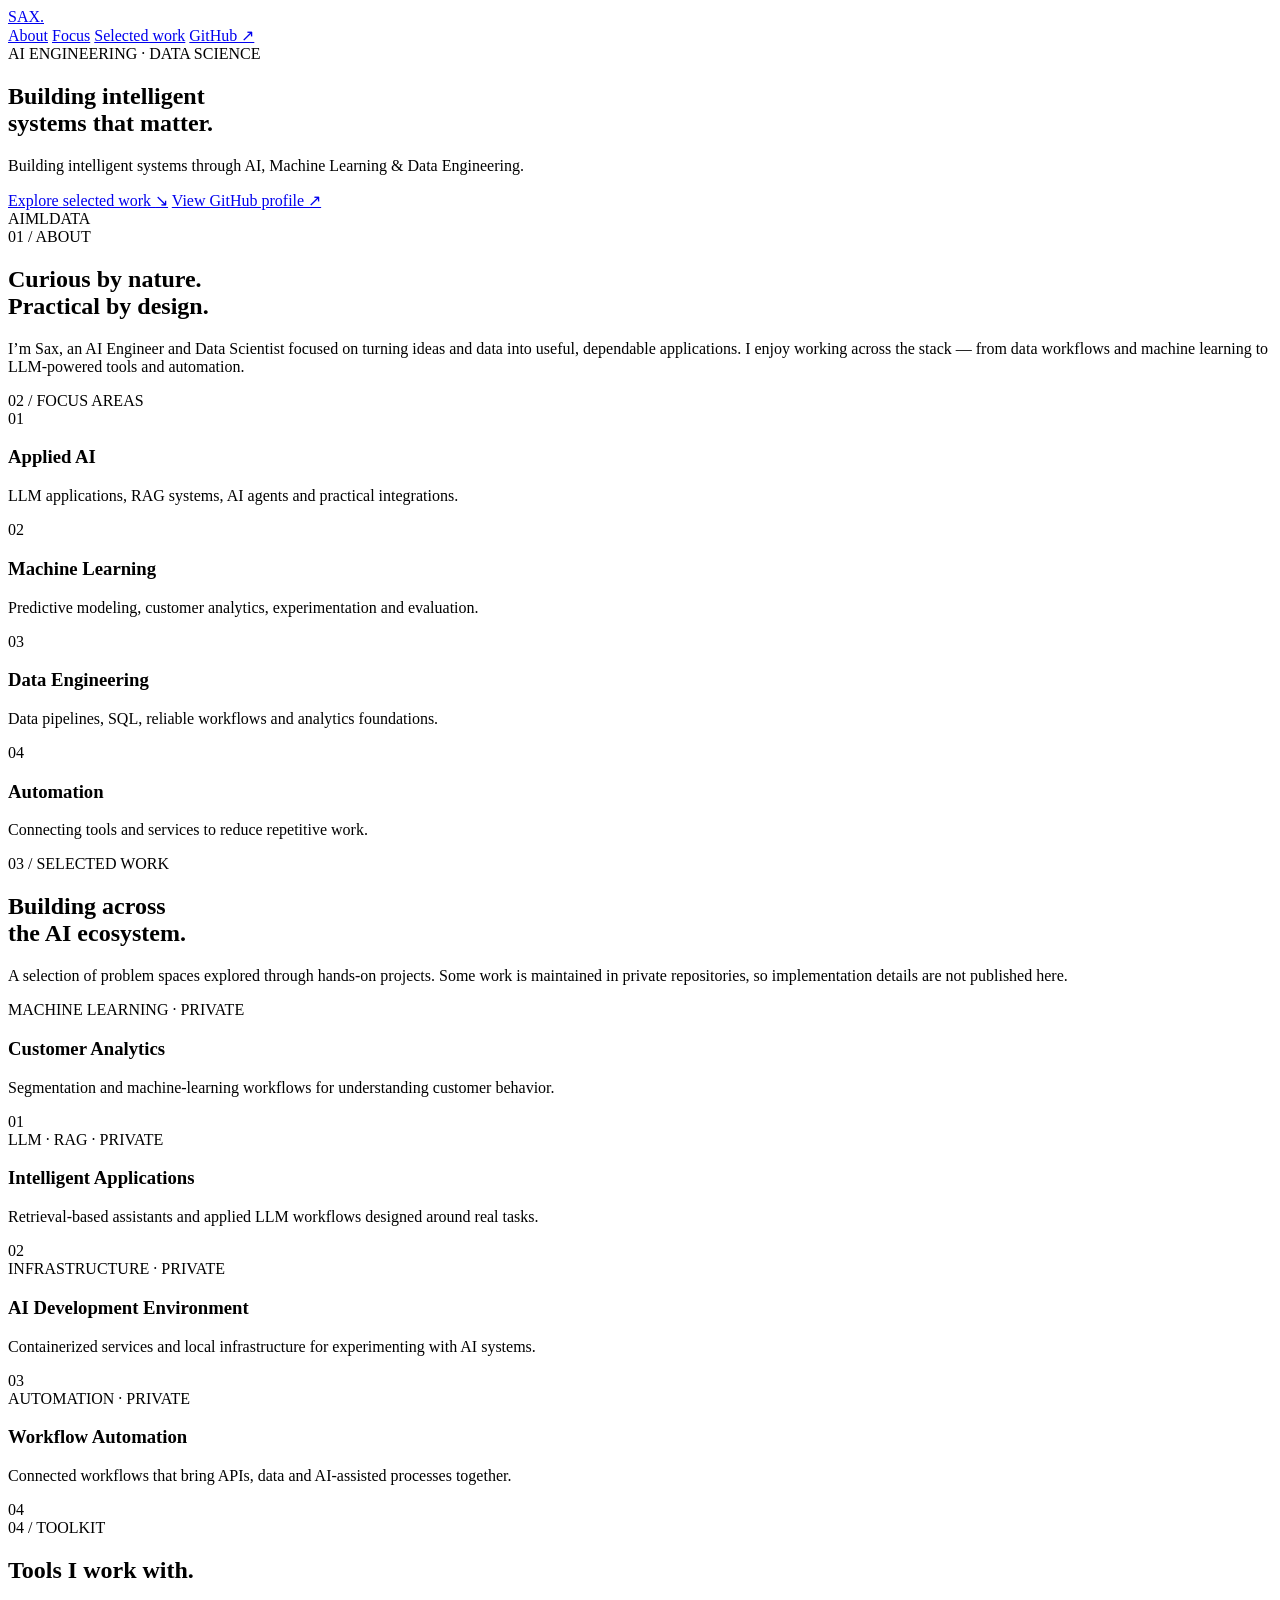
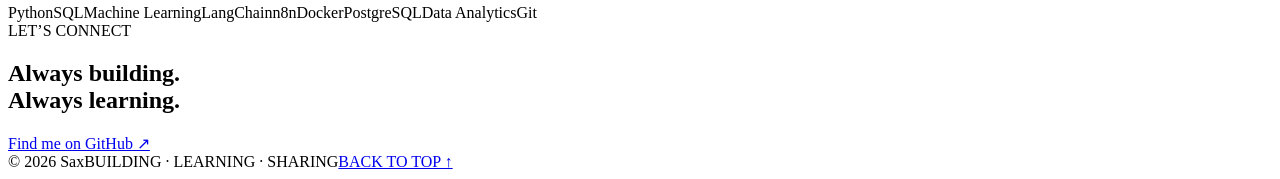
==== portfolio/index.html @ 75f9906f "Add minimal AI engineering portfolio" ====
<!doctype html>
<html lang="en">
<head>
  <meta charset="utf-8">
  <meta name="viewport" content="width=device-width, initial-scale=1">
  <meta name="theme-color" content="#f5f5f0">
  <meta name="description" content="Sax — AI Engineer and Data Scientist building intelligent systems through AI, Machine Learning and Data Engineering.">
  <title>Sax — AI Engineer & Data Scientist</title>
  <link rel="preconnect" href="https://fonts.googleapis.com">
  <link rel="preconnect" href="https://fonts.gstatic.com" crossorigin>
  <link href="https://fonts.googleapis.com/css2?family=DM+Sans:wght@400;500;600;700&family=Space+Grotesk:wght@400;500;600;700&display=swap" rel="stylesheet">
  <link rel="stylesheet" href="style.css">
</head>
<body>
  <header class="site-header">
    <a class="wordmark" href="#top" aria-label="Sax home">SAX<span>.</span></a>
    <nav aria-label="Main navigation">
      <a href="#about">About</a>
      <a href="#focus">Focus</a>
      <a href="#work">Selected work</a>
      <a class="nav-link" href="https://github.com/Aussachaa" target="_blank" rel="noreferrer">GitHub ↗</a>
    </nav>
  </header>

  <main id="top">
    <section class="hero">
      <div class="eyebrow"><span class="status-dot"></span> AI ENGINEERING · DATA SCIENCE</div>
      <h1>Building intelligent<br><span>systems that matter.</span></h1>
      <p class="hero-copy">Building intelligent systems through AI, Machine Learning &amp; Data Engineering.</p>
      <div class="hero-actions">
        <a class="button button-dark" href="#work">Explore selected work <span>↘</span></a>
        <a class="text-link" href="https://github.com/Aussachaa" target="_blank" rel="noreferrer">View GitHub profile ↗</a>
      </div>
      <div class="hero-mark" aria-hidden="true"><span>AI</span><i></i><span>ML</span><i></i><span>DATA</span></div>
    </section>

    <section class="section about" id="about">
      <div class="section-label">01 / ABOUT</div>
      <div class="section-content">
        <h2>Curious by nature.<br>Practical by design.</h2>
        <p>I’m Sax, an AI Engineer and Data Scientist focused on turning ideas and data into useful, dependable applications. I enjoy working across the stack — from data workflows and machine learning to LLM-powered tools and automation.</p>
      </div>
    </section>

    <section class="section focus" id="focus">
      <div class="section-label">02 / FOCUS AREAS</div>
      <div class="focus-grid">
        <article class="focus-card"><span class="card-index">01</span><h3>Applied AI</h3><p>LLM applications, RAG systems, AI agents and practical integrations.</p></article>
        <article class="focus-card"><span class="card-index">02</span><h3>Machine Learning</h3><p>Predictive modeling, customer analytics, experimentation and evaluation.</p></article>
        <article class="focus-card"><span class="card-index">03</span><h3>Data Engineering</h3><p>Data pipelines, SQL, reliable workflows and analytics foundations.</p></article>
        <article class="focus-card"><span class="card-index">04</span><h3>Automation</h3><p>Connecting tools and services to reduce repetitive work.</p></article>
      </div>
    </section>

    <section class="section work" id="work">
      <div class="section-label">03 / SELECTED WORK</div>
      <div class="section-content">
        <h2>Building across<br>the AI ecosystem.</h2>
        <p class="work-intro">A selection of problem spaces explored through hands-on projects. Some work is maintained in private repositories, so implementation details are not published here.</p>
        <div class="work-list">
          <article class="work-item"><div><span class="work-type">MACHINE LEARNING · PRIVATE</span><h3>Customer Analytics</h3><p>Segmentation and machine-learning workflows for understanding customer behavior.</p></div><span class="work-number">01</span></article>
          <article class="work-item"><div><span class="work-type">LLM · RAG · PRIVATE</span><h3>Intelligent Applications</h3><p>Retrieval-based assistants and applied LLM workflows designed around real tasks.</p></div><span class="work-number">02</span></article>
          <article class="work-item"><div><span class="work-type">INFRASTRUCTURE · PRIVATE</span><h3>AI Development Environment</h3><p>Containerized services and local infrastructure for experimenting with AI systems.</p></div><span class="work-number">03</span></article>
          <article class="work-item"><div><span class="work-type">AUTOMATION · PRIVATE</span><h3>Workflow Automation</h3><p>Connected workflows that bring APIs, data and AI-assisted processes together.</p></div><span class="work-number">04</span></article>
        </div>
      </div>
    </section>

    <section class="section stack">
      <div class="section-label">04 / TOOLKIT</div>
      <div class="section-content">
        <h2>Tools I work with.</h2>
        <div class="tags"><span>Python</span><span>SQL</span><span>Machine Learning</span><span>LangChain</span><span>n8n</span><span>Docker</span><span>PostgreSQL</span><span>Data Analytics</span><span>Git</span></div>
      </div>
    </section>

    <section class="contact">
      <div class="eyebrow">LET’S CONNECT</div>
      <h2>Always building.<br><span>Always learning.</span></h2>
      <a class="button button-light" href="https://github.com/Aussachaa" target="_blank" rel="noreferrer">Find me on GitHub ↗</a>
    </section>
  </main>

  <footer><span>© <span id="year">2026</span> Sax</span><span>BUILDING · LEARNING · SHARING</span><a href="#top">BACK TO TOP ↑</a></footer>
</body>
</html>
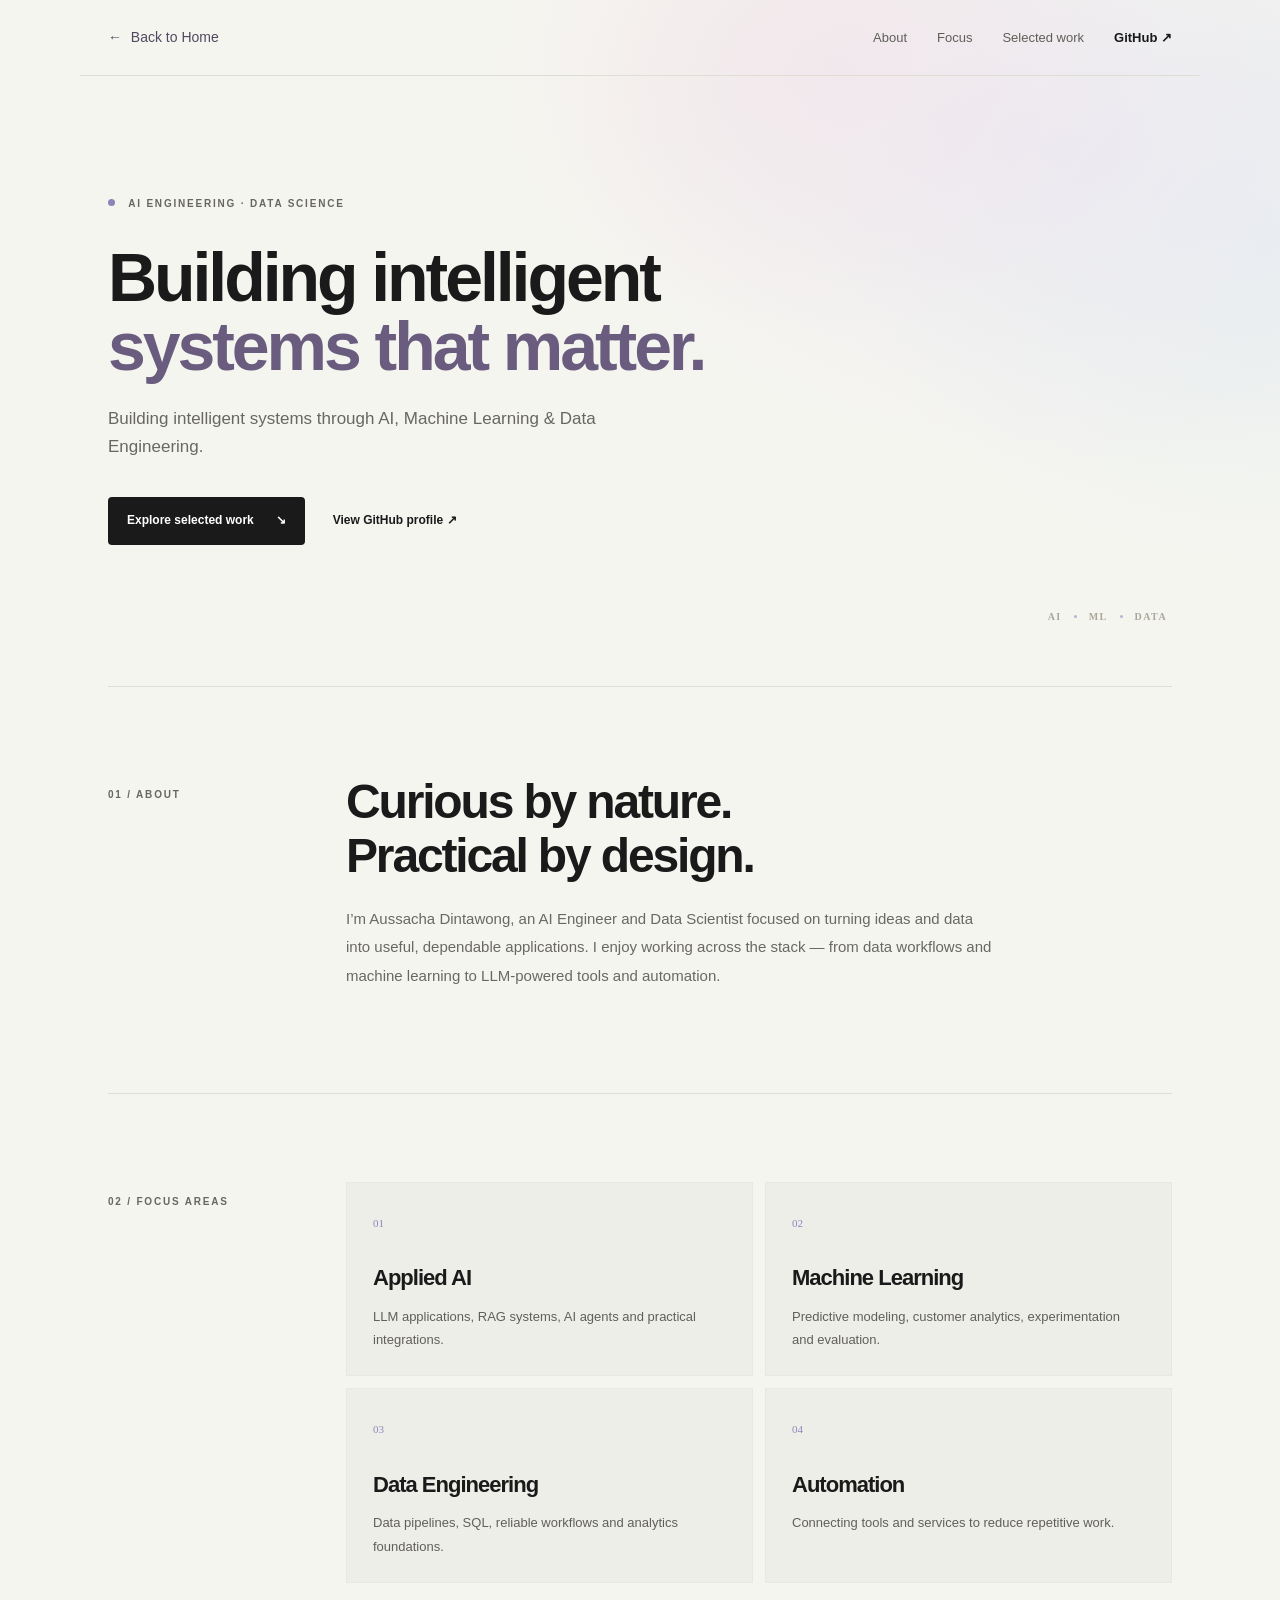
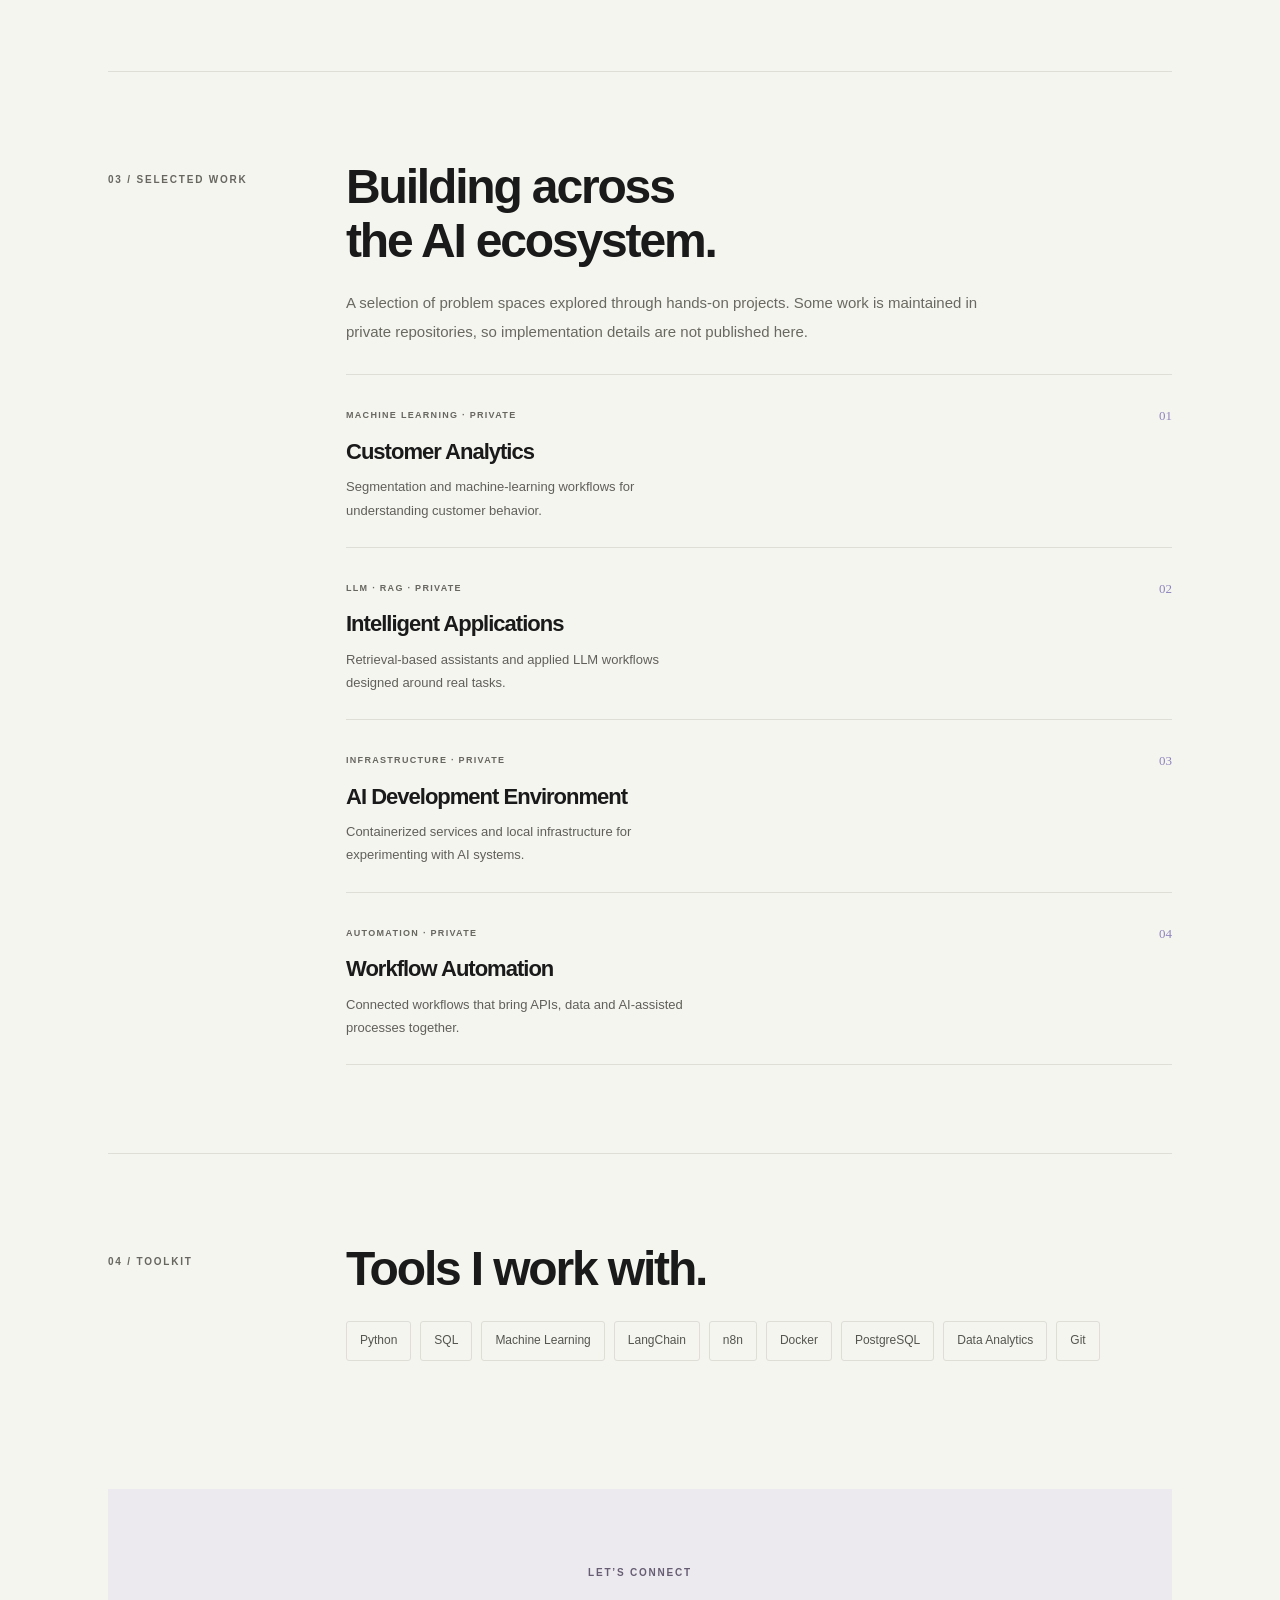
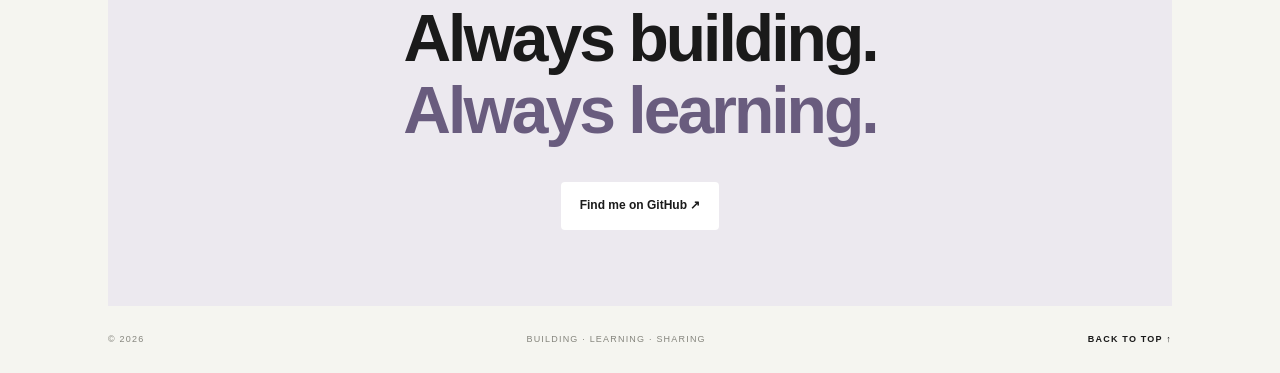
==== commit dcb6384a: "Add a home link and soften the portfolio typography and palette" ====
--- a/portfolio/index.html
+++ b/portfolio/index.html
@@ -4,16 +4,16 @@
   <meta charset="utf-8">
   <meta name="viewport" content="width=device-width, initial-scale=1">
   <meta name="theme-color" content="#f5f5f0">
-  <meta name="description" content="Sax — AI Engineer and Data Scientist building intelligent systems through AI, Machine Learning and Data Engineering.">
-  <title>Sax — AI Engineer & Data Scientist</title>
+  <meta name="description" content="Aussacha Dintawong — AI Engineer and Data Scientist building intelligent systems through AI, Machine Learning and Data Engineering.">
+  <title>Portfolio · Aussacha Dintawong</title>
   <link rel="preconnect" href="https://fonts.googleapis.com">
   <link rel="preconnect" href="https://fonts.gstatic.com" crossorigin>
   <link href="https://fonts.googleapis.com/css2?family=DM+Sans:wght@400;500;600;700&family=Space+Grotesk:wght@400;500;600;700&display=swap" rel="stylesheet">
-  <link rel="stylesheet" href="style.css">
+  <link rel="stylesheet" href="style.css?v=paper-2">
 </head>
 <body>
   <header class="site-header">
-    <a class="wordmark" href="#top" aria-label="Sax home">SAX<span>.</span></a>
+    <a class="home-link" href="/"><span aria-hidden="true">←</span> Back to Home</a>
     <nav aria-label="Main navigation">
       <a href="#about">About</a>
       <a href="#focus">Focus</a>
@@ -38,7 +38,7 @@
       <div class="section-label">01 / ABOUT</div>
       <div class="section-content">
         <h2>Curious by nature.<br>Practical by design.</h2>
-        <p>I’m Sax, an AI Engineer and Data Scientist focused on turning ideas and data into useful, dependable applications. I enjoy working across the stack — from data workflows and machine learning to LLM-powered tools and automation.</p>
+        <p>I’m Aussacha Dintawong, an AI Engineer and Data Scientist focused on turning ideas and data into useful, dependable applications. I enjoy working across the stack — from data workflows and machine learning to LLM-powered tools and automation.</p>
       </div>
     </section>
 
@@ -81,6 +81,6 @@
     </section>
   </main>
 
-  <footer><span>© <span id="year">2026</span> Sax</span><span>BUILDING · LEARNING · SHARING</span><a href="#top">BACK TO TOP ↑</a></footer>
+  <footer><span>© <span id="year">2026</span></span><span>BUILDING · LEARNING · SHARING</span><a href="#top">BACK TO TOP ↑</a></footer>
 </body>
 </html>
--- a/portfolio/style.css
+++ b/portfolio/style.css
@@ -0,0 +1,51 @@
+:root{--paper:#f5f5f0;--ink:#1a1a1a;--muted:#67665f;--line:#deded6;--lavender:#e5e0f4;--white:#fff}
+*{box-sizing:border-box}
+html{scroll-behavior:smooth}
+body{margin:0;background:radial-gradient(ellipse 40% 330px at 83% 150px,#e9e2f180,transparent),radial-gradient(ellipse 27% 270px at 65% 65px,#f2dee580,transparent),radial-gradient(ellipse 35% 340px at 100% 240px,#ddeaf080,transparent),var(--paper);color:var(--ink);font-family:"DM Sans",sans-serif;line-height:1.65}
+a{color:inherit;text-decoration:none}
+.site-header{height:76px;max-width:1120px;margin:auto;padding:0 28px;display:flex;align-items:center;justify-content:space-between;border-bottom:1px solid var(--line)}
+.home-link{display:inline-flex;align-items:center;gap:.55rem;min-height:44px;color:#51495f;font-size:14px}.home-link:hover{text-decoration:underline;text-underline-offset:.25em}a:focus-visible{outline:2px solid #615475;outline-offset:4px}
+nav{display:flex;gap:30px;align-items:center;font-size:13px;color:#5f5f58}nav a:hover,.text-link:hover{color:#8576ba}.nav-link{color:var(--ink);font-weight:600}
+main{max-width:1120px;margin:auto;padding:0 28px}
+.hero{min-height:610px;padding:120px 0 90px;position:relative;overflow:hidden}
+.eyebrow,.section-label,.work-type{font-size:10px;letter-spacing:1.8px;font-weight:700;color:var(--muted)}
+.status-dot{display:inline-block;width:7px;height:7px;background:#8c83b8;border-radius:50%;margin:0 9px 1px 0}
+h1,h2,h3,p{margin-top:0}
+h1,h2,h3{font-family:"Space Grotesk",sans-serif;letter-spacing:-.045em}
+h1{font-size:clamp(42px,5.6vw,68px);line-height:1.02;margin:30px 0 24px;font-weight:600}
+h1 span,h2 span{color:#695c7e}
+.hero-copy{font-size:17px;color:#686860;max-width:520px}
+.hero-actions{display:flex;align-items:center;gap:28px;margin-top:36px}
+.button{display:inline-flex;align-items:center;gap:22px;padding:14px 19px;border-radius:4px;font-size:12px;font-weight:600;transition:transform .2s,background .2s}
+.button:hover{transform:translateY(-2px)}
+.button-dark{background:var(--ink);color:white}.button-dark:hover{background:#39383f}
+.button-light{background:white;color:var(--ink);margin-top:24px}
+.text-link{font-size:12px;font-weight:600}
+.hero-mark{position:absolute;right:5px;bottom:64px;display:flex;gap:12px;align-items:center;color:#aaa69b;font:600 10px "Space Grotesk";letter-spacing:1.4px}
+.hero-mark i{height:3px;width:3px;background:#b9b2d3;border-radius:50%}
+.section{display:grid;grid-template-columns:190px 1fr;gap:48px;padding:88px 0;border-top:1px solid var(--line)}
+.section-label{padding-top:12px}
+.section-content h2,.focus h2{font-size:clamp(34px,4vw,48px);line-height:1.12;margin-bottom:22px}
+.about .section-content p,.work-intro{max-width:650px;color:#696961;font-size:15px;line-height:1.9}
+.focus-grid{display:grid;grid-template-columns:repeat(2,1fr);gap:12px}
+.focus-card{background:#eeeee8;padding:26px 26px 24px;min-height:190px;border:1px solid #e8e8e0}
+.card-index,.work-number{font:500 11px "Space Grotesk";color:#9185bd}
+.focus-card h3{font-size:22px;margin:25px 0 8px}
+.focus-card p,.work-item p{font-size:13px;color:#605f59;max-width:360px;margin:0;line-height:1.8}
+.work-intro{margin-bottom:28px}
+.work-list{border-top:1px solid var(--line)}
+.work-item{display:flex;justify-content:space-between;gap:24px;padding:25px 0;border-bottom:1px solid var(--line)}
+.work-type{font-size:9px;letter-spacing:1.3px}
+.work-item h3{font-size:22px;margin:7px 0 5px}
+.work-number{font-size:13px;padding-top:8px}
+.stack .section-content h2{margin-bottom:25px}
+.tags{display:flex;flex-wrap:wrap;gap:9px}
+.tags span{font-size:12px;padding:9px 13px;border:1px solid var(--line);border-radius:3px;color:#55554f}
+.contact{margin:40px 0 0;background:#ece9ef;color:var(--ink);padding:76px 9%;text-align:center}
+.contact .eyebrow{color:#665d73}
+.contact h2{font-size:clamp(40px,6vw,66px);line-height:1.08;margin:22px 0 12px}
+.contact h2 span{color:#695c7e}
+footer{max-width:1120px;margin:auto;padding:26px 28px;display:flex;justify-content:space-between;gap:20px;color:#85857d;font-size:9px;letter-spacing:1.2px}
+footer a{color:var(--ink);font-weight:700}
+@media(max-width:700px){.site-header{padding:0 20px;height:66px}nav{gap:14px;font-size:11px}nav a:nth-child(2),nav a:nth-child(3){display:none}main{padding:0 20px}.hero{min-height:540px;padding:100px 0 80px}h1{font-size:clamp(36px,9vw,52px)}.hero-copy{font-size:15px}.hero-actions{align-items:flex-start;flex-direction:column;gap:18px}.hero-mark{bottom:35px}.section{grid-template-columns:1fr;gap:22px;padding:62px 0}.focus-grid{grid-template-columns:1fr}.focus-card{min-height:160px}.focus-card h3{margin-top:18px}.contact{padding:62px 20px;margin-top:20px}footer{padding:22px 20px;flex-wrap:wrap}footer span:nth-child(2){display:none}}
+@media(prefers-reduced-motion:reduce){html{scroll-behavior:auto}*,*::before,*::after{transition:none!important}}
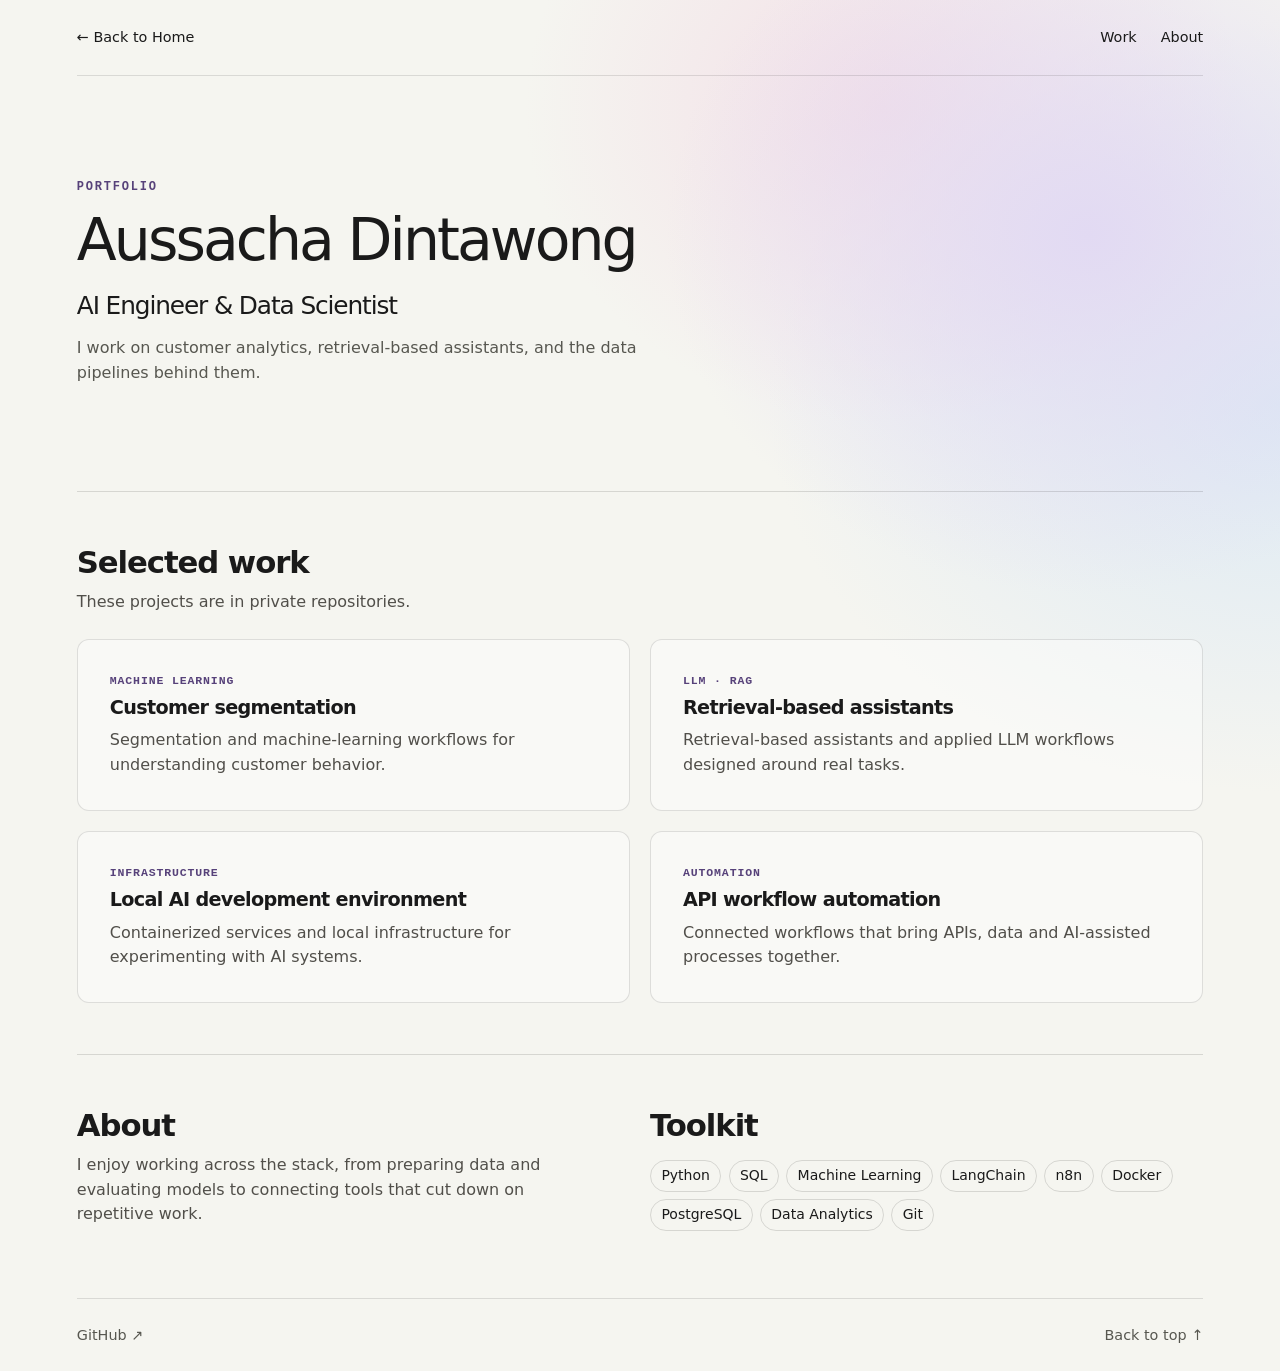
==== commit e0dc5a7a: "Unify portfolio with Home and lead with selected work" ====
--- a/portfolio/index.html
+++ b/portfolio/index.html
@@ -6,81 +6,19 @@
   <meta name="theme-color" content="#f5f5f0">
   <meta name="description" content="Aussacha Dintawong — AI Engineer and Data Scientist building intelligent systems through AI, Machine Learning and Data Engineering.">
   <title>Portfolio · Aussacha Dintawong</title>
-  <link rel="preconnect" href="https://fonts.googleapis.com">
-  <link rel="preconnect" href="https://fonts.gstatic.com" crossorigin>
-  <link href="https://fonts.googleapis.com/css2?family=DM+Sans:wght@400;500;600;700&family=Space+Grotesk:wght@400;500;600;700&display=swap" rel="stylesheet">
-  <link rel="stylesheet" href="style.css?v=paper-2">
+  <link rel="stylesheet" href="/style.css?v=home-2">
+  <link rel="stylesheet" href="style.css?v=folio-3">
 </head>
-<body>
-  <header class="site-header">
-    <a class="home-link" href="/"><span aria-hidden="true">←</span> Back to Home</a>
-    <nav aria-label="Main navigation">
-      <a href="#about">About</a>
-      <a href="#focus">Focus</a>
-      <a href="#work">Selected work</a>
-      <a class="nav-link" href="https://github.com/Aussachaa" target="_blank" rel="noreferrer">GitHub ↗</a>
-    </nav>
-  </header>
-
-  <main id="top">
-    <section class="hero">
-      <div class="eyebrow"><span class="status-dot"></span> AI ENGINEERING · DATA SCIENCE</div>
-      <h1>Building intelligent<br><span>systems that matter.</span></h1>
-      <p class="hero-copy">Building intelligent systems through AI, Machine Learning &amp; Data Engineering.</p>
-      <div class="hero-actions">
-        <a class="button button-dark" href="#work">Explore selected work <span>↘</span></a>
-        <a class="text-link" href="https://github.com/Aussachaa" target="_blank" rel="noreferrer">View GitHub profile ↗</a>
-      </div>
-      <div class="hero-mark" aria-hidden="true"><span>AI</span><i></i><span>ML</span><i></i><span>DATA</span></div>
-    </section>
-
-    <section class="section about" id="about">
-      <div class="section-label">01 / ABOUT</div>
-      <div class="section-content">
-        <h2>Curious by nature.<br>Practical by design.</h2>
-        <p>I’m Aussacha Dintawong, an AI Engineer and Data Scientist focused on turning ideas and data into useful, dependable applications. I enjoy working across the stack — from data workflows and machine learning to LLM-powered tools and automation.</p>
-      </div>
-    </section>
-
-    <section class="section focus" id="focus">
-      <div class="section-label">02 / FOCUS AREAS</div>
-      <div class="focus-grid">
-        <article class="focus-card"><span class="card-index">01</span><h3>Applied AI</h3><p>LLM applications, RAG systems, AI agents and practical integrations.</p></article>
-        <article class="focus-card"><span class="card-index">02</span><h3>Machine Learning</h3><p>Predictive modeling, customer analytics, experimentation and evaluation.</p></article>
-        <article class="focus-card"><span class="card-index">03</span><h3>Data Engineering</h3><p>Data pipelines, SQL, reliable workflows and analytics foundations.</p></article>
-        <article class="focus-card"><span class="card-index">04</span><h3>Automation</h3><p>Connecting tools and services to reduce repetitive work.</p></article>
-      </div>
-    </section>
-
-    <section class="section work" id="work">
-      <div class="section-label">03 / SELECTED WORK</div>
-      <div class="section-content">
-        <h2>Building across<br>the AI ecosystem.</h2>
-        <p class="work-intro">A selection of problem spaces explored through hands-on projects. Some work is maintained in private repositories, so implementation details are not published here.</p>
-        <div class="work-list">
-          <article class="work-item"><div><span class="work-type">MACHINE LEARNING · PRIVATE</span><h3>Customer Analytics</h3><p>Segmentation and machine-learning workflows for understanding customer behavior.</p></div><span class="work-number">01</span></article>
-          <article class="work-item"><div><span class="work-type">LLM · RAG · PRIVATE</span><h3>Intelligent Applications</h3><p>Retrieval-based assistants and applied LLM workflows designed around real tasks.</p></div><span class="work-number">02</span></article>
-          <article class="work-item"><div><span class="work-type">INFRASTRUCTURE · PRIVATE</span><h3>AI Development Environment</h3><p>Containerized services and local infrastructure for experimenting with AI systems.</p></div><span class="work-number">03</span></article>
-          <article class="work-item"><div><span class="work-type">AUTOMATION · PRIVATE</span><h3>Workflow Automation</h3><p>Connected workflows that bring APIs, data and AI-assisted processes together.</p></div><span class="work-number">04</span></article>
-        </div>
-      </div>
-    </section>
-
-    <section class="section stack">
-      <div class="section-label">04 / TOOLKIT</div>
-      <div class="section-content">
-        <h2>Tools I work with.</h2>
-        <div class="tags"><span>Python</span><span>SQL</span><span>Machine Learning</span><span>LangChain</span><span>n8n</span><span>Docker</span><span>PostgreSQL</span><span>Data Analytics</span><span>Git</span></div>
-      </div>
-    </section>
-
-    <section class="contact">
-      <div class="eyebrow">LET’S CONNECT</div>
-      <h2>Always building.<br><span>Always learning.</span></h2>
-      <a class="button button-light" href="https://github.com/Aussachaa" target="_blank" rel="noreferrer">Find me on GitHub ↗</a>
-    </section>
+<body id="top">
+  <header><a class="back" href="/">← Back to Home</a><nav aria-label="Portfolio navigation"><a href="#work">Work</a><a href="#about">About</a></nav></header>
+  <main>
+    <section class="hero" aria-labelledby="name"><p class="label">Portfolio</p><h1 id="name">Aussacha Dintawong</h1><p class="role">AI Engineer &amp; Data Scientist</p><p class="summary">I work on customer analytics, retrieval-based assistants, and the data pipelines behind them.</p></section>
+    <section id="work"><h2>Selected work</h2><p class="note">These projects are in private repositories.</p><div class="projects"><article><p class="category">MACHINE LEARNING</p><h3>Customer segmentation</h3><p>Segmentation and machine-learning workflows for understanding customer behavior.</p></article>
+<article><p class="category">LLM · RAG</p><h3>Retrieval-based assistants</h3><p>Retrieval-based assistants and applied LLM workflows designed around real tasks.</p></article>
+<article><p class="category">INFRASTRUCTURE</p><h3>Local AI development environment</h3><p>Containerized services and local infrastructure for experimenting with AI systems.</p></article>
+<article><p class="category">AUTOMATION</p><h3>API workflow automation</h3><p>Connected workflows that bring APIs, data and AI-assisted processes together.</p></article></div></section>
+    <section id="about" class="details"><div><h2>About</h2><p>I enjoy working across the stack, from preparing data and evaluating models to connecting tools that cut down on repetitive work.</p></div><div><h2>Toolkit</h2><ul><li>Python</li><li>SQL</li><li>Machine Learning</li><li>LangChain</li><li>n8n</li><li>Docker</li><li>PostgreSQL</li><li>Data Analytics</li><li>Git</li></ul></div></section>
   </main>
-
-  <footer><span>© <span id="year">2026</span></span><span>BUILDING · LEARNING · SHARING</span><a href="#top">BACK TO TOP ↑</a></footer>
+  <footer><a href="https://github.com/Aussachaa">GitHub ↗</a><a href="#top">Back to top ↑</a></footer>
 </body>
 </html>
--- a/style.css
+++ b/style.css
@@ -0,0 +1,21 @@
+* { box-sizing: border-box; }
+:root { color-scheme: light; --paper: #f5f5f0; --ink: #1a1a1a; --plum: #57427a; }
+body { margin: 0 auto; padding: 0 clamp(1.3rem, 6vw, 6rem); max-width: 90rem; min-height: 100vh; min-height: 100svh; display: flex; flex-direction: column; font: 1rem/1.55 system-ui, sans-serif; color: var(--ink); background-color: var(--paper); background-image: radial-gradient(ellipse 33% 40% at 85% 26%, #e2daf3 0%, transparent 100%), radial-gradient(ellipse 28% 35% at 69% 12%, #f3dfe7 0%, transparent 100%), radial-gradient(ellipse 40% 43% at 100% 45%, #dce9f4 0%, transparent 100%); }
+header, footer, nav { display: flex; align-items: center; justify-content: space-between; gap: 1.5rem; }
+header, footer { padding: 1.25rem 0; }
+header { border-bottom: 1px solid #1a1a1a20; }
+.mark { font-size: .88rem; font-weight: 550; letter-spacing: .005em; }
+.mark span, h1 span { color: #8c79af; }
+a { color: inherit; text-underline-offset: .35em; }
+nav a, footer a { font-size: .9rem; text-decoration: none; padding: .35em 0; }
+a[aria-current], a:hover { text-decoration: underline; }
+a:focus-visible { outline: 3px solid var(--plum); outline-offset: 5px; }
+main { flex: 1; display: grid; align-items: center; padding: clamp(3rem, 9vh, 8rem) 0; }
+.intro { max-width: 40rem; }
+.label { color: var(--plum); font: 600 .75rem/1.5 ui-monospace, monospace; text-transform: uppercase; letter-spacing: .15em; }
+h1 { font-size: clamp(2rem, 4.6vw, 3.65rem); font-weight: 520; letter-spacing: -.05em; line-height: 1.12; margin: .12em 0; }
+.role { font-size: clamp(1.15rem, 2vw, 1.55rem); line-height: 1.15; margin: .75em 0 .4em; letter-spacing: -.045em; }
+.summary { max-width: 25rem; color: #575750; }
+.button { display: inline-flex; gap: 1.35rem; align-items: center; margin-top: 1rem; padding: .8rem 1.4rem; border-radius: 3rem; background: var(--ink); color: white; font-weight: 600; text-decoration: none; }
+.button:hover { background: var(--plum); text-decoration: none; }
+footer { border-top: 1px solid #1a1a1a20; color: #575750; font-size: .8rem; }
--- a/portfolio/style.css
+++ b/portfolio/style.css
@@ -1,51 +1,18 @@
-:root{--paper:#f5f5f0;--ink:#1a1a1a;--muted:#67665f;--line:#deded6;--lavender:#e5e0f4;--white:#fff}
-*{box-sizing:border-box}
-html{scroll-behavior:smooth}
-body{margin:0;background:radial-gradient(ellipse 40% 330px at 83% 150px,#e9e2f180,transparent),radial-gradient(ellipse 27% 270px at 65% 65px,#f2dee580,transparent),radial-gradient(ellipse 35% 340px at 100% 240px,#ddeaf080,transparent),var(--paper);color:var(--ink);font-family:"DM Sans",sans-serif;line-height:1.65}
-a{color:inherit;text-decoration:none}
-.site-header{height:76px;max-width:1120px;margin:auto;padding:0 28px;display:flex;align-items:center;justify-content:space-between;border-bottom:1px solid var(--line)}
-.home-link{display:inline-flex;align-items:center;gap:.55rem;min-height:44px;color:#51495f;font-size:14px}.home-link:hover{text-decoration:underline;text-underline-offset:.25em}a:focus-visible{outline:2px solid #615475;outline-offset:4px}
-nav{display:flex;gap:30px;align-items:center;font-size:13px;color:#5f5f58}nav a:hover,.text-link:hover{color:#8576ba}.nav-link{color:var(--ink);font-weight:600}
-main{max-width:1120px;margin:auto;padding:0 28px}
-.hero{min-height:610px;padding:120px 0 90px;position:relative;overflow:hidden}
-.eyebrow,.section-label,.work-type{font-size:10px;letter-spacing:1.8px;font-weight:700;color:var(--muted)}
-.status-dot{display:inline-block;width:7px;height:7px;background:#8c83b8;border-radius:50%;margin:0 9px 1px 0}
-h1,h2,h3,p{margin-top:0}
-h1,h2,h3{font-family:"Space Grotesk",sans-serif;letter-spacing:-.045em}
-h1{font-size:clamp(42px,5.6vw,68px);line-height:1.02;margin:30px 0 24px;font-weight:600}
-h1 span,h2 span{color:#695c7e}
-.hero-copy{font-size:17px;color:#686860;max-width:520px}
-.hero-actions{display:flex;align-items:center;gap:28px;margin-top:36px}
-.button{display:inline-flex;align-items:center;gap:22px;padding:14px 19px;border-radius:4px;font-size:12px;font-weight:600;transition:transform .2s,background .2s}
-.button:hover{transform:translateY(-2px)}
-.button-dark{background:var(--ink);color:white}.button-dark:hover{background:#39383f}
-.button-light{background:white;color:var(--ink);margin-top:24px}
-.text-link{font-size:12px;font-weight:600}
-.hero-mark{position:absolute;right:5px;bottom:64px;display:flex;gap:12px;align-items:center;color:#aaa69b;font:600 10px "Space Grotesk";letter-spacing:1.4px}
-.hero-mark i{height:3px;width:3px;background:#b9b2d3;border-radius:50%}
-.section{display:grid;grid-template-columns:190px 1fr;gap:48px;padding:88px 0;border-top:1px solid var(--line)}
-.section-label{padding-top:12px}
-.section-content h2,.focus h2{font-size:clamp(34px,4vw,48px);line-height:1.12;margin-bottom:22px}
-.about .section-content p,.work-intro{max-width:650px;color:#696961;font-size:15px;line-height:1.9}
-.focus-grid{display:grid;grid-template-columns:repeat(2,1fr);gap:12px}
-.focus-card{background:#eeeee8;padding:26px 26px 24px;min-height:190px;border:1px solid #e8e8e0}
-.card-index,.work-number{font:500 11px "Space Grotesk";color:#9185bd}
-.focus-card h3{font-size:22px;margin:25px 0 8px}
-.focus-card p,.work-item p{font-size:13px;color:#605f59;max-width:360px;margin:0;line-height:1.8}
-.work-intro{margin-bottom:28px}
-.work-list{border-top:1px solid var(--line)}
-.work-item{display:flex;justify-content:space-between;gap:24px;padding:25px 0;border-bottom:1px solid var(--line)}
-.work-type{font-size:9px;letter-spacing:1.3px}
-.work-item h3{font-size:22px;margin:7px 0 5px}
-.work-number{font-size:13px;padding-top:8px}
-.stack .section-content h2{margin-bottom:25px}
-.tags{display:flex;flex-wrap:wrap;gap:9px}
-.tags span{font-size:12px;padding:9px 13px;border:1px solid var(--line);border-radius:3px;color:#55554f}
-.contact{margin:40px 0 0;background:#ece9ef;color:var(--ink);padding:76px 9%;text-align:center}
-.contact .eyebrow{color:#665d73}
-.contact h2{font-size:clamp(40px,6vw,66px);line-height:1.08;margin:22px 0 12px}
-.contact h2 span{color:#695c7e}
-footer{max-width:1120px;margin:auto;padding:26px 28px;display:flex;justify-content:space-between;gap:20px;color:#85857d;font-size:9px;letter-spacing:1.2px}
-footer a{color:var(--ink);font-weight:700}
-@media(max-width:700px){.site-header{padding:0 20px;height:66px}nav{gap:14px;font-size:11px}nav a:nth-child(2),nav a:nth-child(3){display:none}main{padding:0 20px}.hero{min-height:540px;padding:100px 0 80px}h1{font-size:clamp(36px,9vw,52px)}.hero-copy{font-size:15px}.hero-actions{align-items:flex-start;flex-direction:column;gap:18px}.hero-mark{bottom:35px}.section{grid-template-columns:1fr;gap:22px;padding:62px 0}.focus-grid{grid-template-columns:1fr}.focus-card{min-height:160px}.focus-card h3{margin-top:18px}.contact{padding:62px 20px;margin-top:20px}footer{padding:22px 20px;flex-wrap:wrap}footer span:nth-child(2){display:none}}
-@media(prefers-reduced-motion:reduce){html{scroll-behavior:auto}*,*::before,*::after{transition:none!important}}
+/* Home owns the palette, type scale, focus treatment and page gutters. */
+body { background-size: 100% 100svh; background-repeat: no-repeat; }
+main { display: block; padding: 0; }
+.back { font-size: .9rem; text-decoration: none; padding: .4rem 0; }
+.hero { padding: clamp(2.8rem, 7vw, 6rem) 0; }
+.hero .summary { max-width: 37rem; }
+h2, h3 { font-weight: 580; letter-spacing: -.035em; line-height: 1.22; }
+h2 { font-size: clamp(1.4rem, 2.4vw, 2rem); margin: 0; }
+h3 { font-size: 1.2rem; margin: .45rem 0; }
+#work, .details { border-top: 1px solid #1a1a1a24; padding: clamp(2rem, 4vw, 3.4rem) 0; }
+.note, article p, .details p { margin: .55rem 0 0; max-width: 48ch; color: #514f4a; }
+.projects, .details { display: grid; grid-template-columns: repeat(2, minmax(0, 1fr)); gap: 1.25rem; }
+.projects { margin-top: 1.5rem; }
+article { padding: clamp(1rem, 2.5vw, 2rem); background: #ffffff65; border: 1px solid #1a1a1a20; border-radius: .75rem; }
+.category { color: var(--plum); font: 600 .72rem/1.5 ui-monospace, monospace; letter-spacing: .075em; margin: 0; }
+ul { display: flex; flex-wrap: wrap; gap: .45rem; padding: 0; list-style: none; }
+li { padding: .25rem .65rem; border: 1px solid #1a1a1a24; font-size: .875rem; border-radius: 2rem; }
+@media(max-width: 42rem) { .projects, .details { grid-template-columns: 1fr; } .details { gap: 2rem; } }
